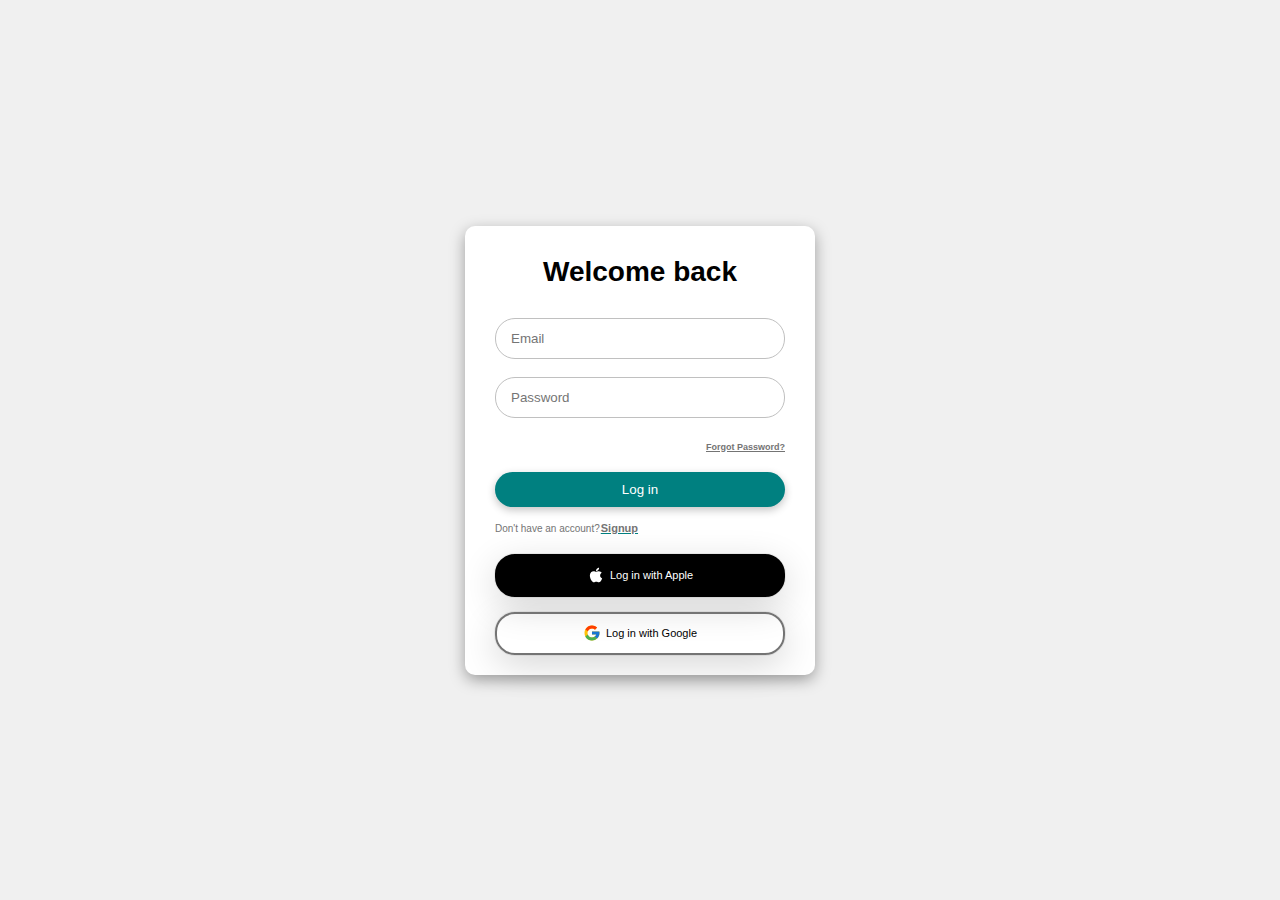
==== index.html @ 20a65a1a "first commit" ====
<!DOCTYPE html>
<html lang="en">
<head>
    <meta charset="UTF-8">
    <meta name="viewport" content="width=device-width, initial-scale=1.0">
    <title>Quiz App</title>
    <link rel="stylesheet" href="style.css">
</head>
<body>
  <div class="form-container">
    <p class="title">Welcome back</p>
    <form class="form">
      <input type="email" class="input" placeholder="Email">
      <input type="password" class="input" placeholder="Password">
      <p class="page-link">
        <span class="page-link-label">Forgot Password?</span>
      </p>
      <button class="form-btn"><a href="./login.html">Log in</a></button>
    </form>
    <p class="sign-up-label">
      Don't have an account?<span class="sign-up-link"><a href="./signup.html">Signup</a></span>
    </p>
    <div class="buttons-container">
      <div class="apple-login-button">
        <svg stroke="currentColor" fill="currentColor" stroke-width="0" class="apple-icon" viewBox="0 0 1024 1024" height="1em" width="1em" xmlns="http://www.w3.org/2000/svg">
          <path d="M747.4 535.7c-.4-68.2 30.5-119.6 92.9-157.5-34.9-50-87.7-77.5-157.3-82.8-65.9-5.2-138 38.4-164.4 38.4-27.9 0-91.7-36.6-141.9-36.6C273.1 298.8 163 379.8 163 544.6c0 48.7 8.9 99 26.7 150.8 23.8 68.2 109.6 235.3 199.1 232.6 46.8-1.1 79.9-33.2 140.8-33.2 59.1 0 89.7 33.2 141.9 33.2 90.3-1.3 167.9-153.2 190.5-221.6-121.1-57.1-114.6-167.2-114.6-170.7zm-105.1-305c50.7-60.2 46.1-115 44.6-134.7-44.8 2.6-96.6 30.5-126.1 64.8-32.5 36.8-51.6 82.3-47.5 133.6 48.4 3.7 92.6-21.2 129-63.7z"></path>
        </svg>
        <span>Log in with Apple</span>
      </div>
      <div class="google-login-button">
        <svg stroke="currentColor" fill="currentColor" stroke-width="0" version="1.1" x="0px" y="0px" class="google-icon" viewBox="0 0 48 48" height="1em" width="1em" xmlns="http://www.w3.org/2000/svg">
          <path fill="#FFC107" d="M43.611,20.083H42V20H24v8h11.303c-1.649,4.657-6.08,8-11.303,8c-6.627,0-12-5.373-12-12
c0-6.627,5.373-12,12-12c3.059,0,5.842,1.154,7.961,3.039l5.657-5.657C34.046,6.053,29.268,4,24,4C12.955,4,4,12.955,4,24
c0,11.045,8.955,20,20,20c11.045,0,20-8.955,20-20C44,22.659,43.862,21.35,43.611,20.083z"></path>
          <path fill="#FF3D00" d="M6.306,14.691l6.571,4.819C14.655,15.108,18.961,12,24,12c3.059,0,5.842,1.154,7.961,3.039l5.657-5.657
C34.046,6.053,29.268,4,24,4C16.318,4,9.656,8.337,6.306,14.691z"></path>
          <path fill="#4CAF50" d="M24,44c5.166,0,9.86-1.977,13.409-5.192l-6.19-5.238C29.211,35.091,26.715,36,24,36
c-5.202,0-9.619-3.317-11.283-7.946l-6.522,5.025C9.505,39.556,16.227,44,24,44z"></path>
          <path fill="#1976D2" d="M43.611,20.083H42V20H24v8h11.303c-0.792,2.237-2.231,4.166-4.087,5.571
c0.001-0.001,0.002-0.001,0.003-0.002l6.19,5.238C36.971,39.205,44,34,44,24C44,22.659,43.862,21.35,43.611,20.083z"></path>
        </svg>
        <span>Log in with Google</span>
      </div>
    </div>
  </div>
</body>
</html>
---- style.css ----
/* Login Page */




body {
  font-family: "Lucida Sans", "Lucida Sans Regular", "Lucida Grande",
      "Lucida Sans Unicode", Geneva, Verdana, sans-serif;
  background-color: #f0f0f0;
  margin: 0;
  display: flex;
  justify-content: center;
  align-items: center;
  height: 100vh;
}
.form-container {
  width: 90%;
  max-width: 350px;
  background-color: #fff;
  box-shadow: rgba(0, 0, 0, 0.35) 0px 5px 15px;
  border-radius: 10px;
  box-sizing: border-box;
  padding: 20px 30px;
  margin: auto;
}
.title {
  text-align: center;
  font-size: 28px;
  font-weight: 800;
  margin: 10px 0 30px 0;
}
.form {
  width: 100%;
  display: flex;
  flex-direction: column;
  gap: 18px;
  margin-bottom: 15px;
}
.input {
  border-radius: 20px;
  border: 1px solid #c0c0c0;
  outline: 0 !important;
  box-sizing: border-box;
  padding: 12px 15px;
}
.page-link {
  text-decoration: underline;
  margin: 0;
  text-align: end;
  color: #747474;
  text-decoration-color: #747474;
}
.page-link-label {
  cursor: pointer;
  font-size: 9px;
  font-weight: 700;
}
.page-link-label:hover {
  color: #000;
}
.form-btn  {
  padding: 10px 15px;
  border-radius: 20px;
  border: 0 !important;
  outline: 0 !important;
  background: teal;
  color: white;
  cursor: pointer;
  box-shadow: rgba(0, 0, 0, 0.24) 0px 3px 8px;
}
.form-btn a {
  text-decoration: none;
  color: white;

}
.form-btn:active {
  box-shadow: none;
}
.sign-up-label {
  margin: 0;
  font-size: 11px;
  color: #747474;
}
.sign-up-label a {
  text-decoration: none;
  margin: 0;
  font-size: 11px;
  color: #747474;
}
.sign-up-link {
  margin-left: 1px;
  font-size: 11px;
  text-decoration: underline;
  text-decoration-color: teal;
  color: teal;
  cursor: pointer;
  font-weight: 800;
}
.buttons-container {
  width: 100%;
  display: flex;
  flex-direction: column;
  justify-content: flex-start;
  margin-top: 20px;
  gap: 15px;
}
.apple-login-button,
.google-login-button {
  border-radius: 20px;
  box-sizing: border-box;
  padding: 10px 15px;
  box-shadow: rgba(0, 0, 0, 0.16) 0px 10px 36px 0px, rgba(0, 0, 0, 0.06) 0px 0px 0px 1px;
  cursor: pointer;
  display: flex;
  justify-content: center;
  align-items: center;
  font-size: 11px;
  gap: 5px;
}
.apple-login-button {
  background-color: #000;
  color: #fff;
  border: 2px solid #000;
}
.google-login-button {
  border: 2px solid #747474;
}
.apple-icon,
.google-icon {
  font-size: 18px;
  margin-bottom: 1px;
}
 
                                             /* Signup Page */
                                              
body {
  font-family: "Lucida Sans", "Lucida Sans Regular", "Lucida Grande",
      "Lucida Sans Unicode", Geneva, Verdana, sans-serif;
  background-color: #f0f0f0;
  margin: 0;
  display: flex;
  justify-content: center;
  align-items: center;
  height: 100vh;
}
.form-container {
  width: 90%;
  max-width: 350px;
  background-color: #fff;
  box-shadow: rgba(0, 0, 0, 0.35) 0px 5px 15px;
  border-radius: 10px;
  box-sizing: border-box;
  padding: 20px 30px;
  margin: auto;
}
.title {
  text-align: center;
  font-size: 28px;
  font-weight: 800;
  margin: 10px 0 30px 0;
}
.form {
  width: 100%;
  display: flex;
  flex-direction: column;
  gap: 18px;
  margin-bottom: 15px;
}
.input {
  border-radius: 20px;
  border: 1px solid #c0c0c0;
  outline: 0 !important;
  box-sizing: border-box;
  padding: 12px 15px;
}
.page-link {
  text-decoration: underline;
  margin: 0;
  text-align: end;
  color: #747474;
  text-decoration-color: #747474;
}
.page-link-label {
  cursor: pointer;
  font-size: 9px;
  font-weight: 700;
}
.page-link-label:hover {
  color: #000;
}
.form-btn {
  padding: 10px 15px;
  border-radius: 20px;
  border: 0 !important;
  outline: 0 !important;
  background: teal;
  color: white;
  cursor: pointer;
  box-shadow: rgba(0, 0, 0, 0.24) 0px 3px 8px;
}
.form-btn:active {
  box-shadow: none;
}
.sign-up-label {
  margin: 0;
  font-size: 10px;
  color: #747474;
}
.sign-up-link {
  margin-left: 1px;
  font-size: 11px;
  text-decoration: underline;
  text-decoration-color: teal;
  color: teal;
  cursor: pointer;
  font-weight: 800;
}
.buttons-container {
  width: 100%;
  display: flex;
  flex-direction: column;
  justify-content: flex-start;
  margin-top: 20px;
  gap: 15px;
}
.apple-login-button,
.google-login-button {
  border-radius: 20px;
  box-sizing: border-box;
  padding: 10px 15px;
  box-shadow: rgba(0, 0, 0, 0.16) 0px 10px 36px 0px, rgba(0, 0, 0, 0.06) 0px 0px 0px 1px;
  cursor: pointer;
  display: flex;
  justify-content: center;
  align-items: center;
  font-size: 11px;
  gap: 5px;
}
.apple-login-button {
  background-color: #000;
  color: #fff;
  border: 2px solid #000;
}
.google-login-button {
  border: 2px solid #747474;
}
.apple-icon,
.google-icon {
  font-size: 18px;
  margin-bottom: 1px;
}
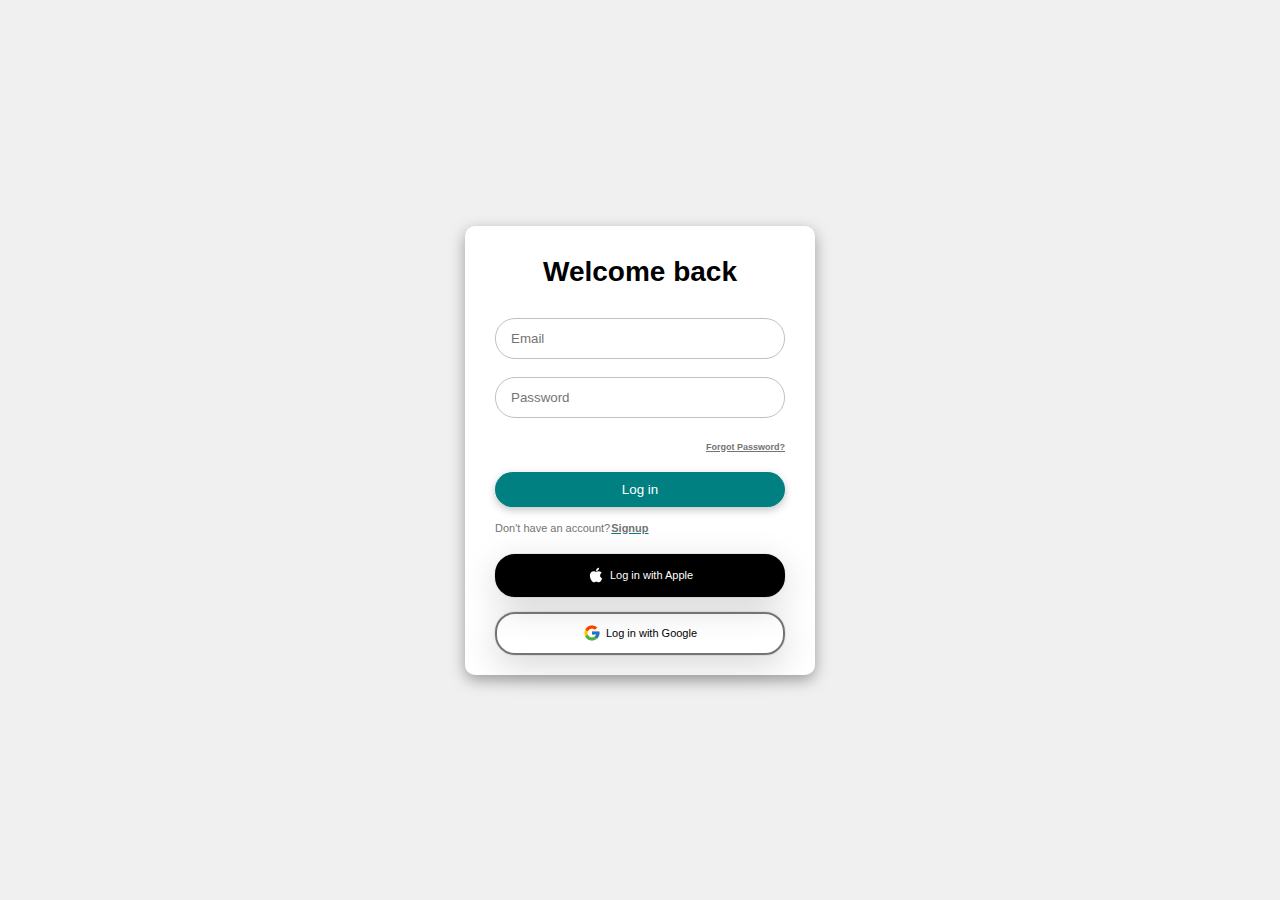
==== commit 4bb61cbf: "first commit" ====
--- a/index.html
+++ b/index.html
@@ -1,47 +1,230 @@
 <!DOCTYPE html>
 <html lang="en">
-<head>
-    <meta charset="UTF-8">
-    <meta name="viewport" content="width=device-width, initial-scale=1.0">
+  <head>
+    <meta charset="UTF-8" />
+    <meta name="viewport" content="width=device-width, initial-scale=1.0" />
     <title>Quiz App</title>
-    <link rel="stylesheet" href="style.css">
-</head>
-<body>
-  <div class="form-container">
-    <p class="title">Welcome back</p>
-    <form class="form">
-      <input type="email" class="input" placeholder="Email">
-      <input type="password" class="input" placeholder="Password">
-      <p class="page-link">
-        <span class="page-link-label">Forgot Password?</span>
+    <link rel="stylesheet" href="./style.css" />
+  </head>
+  <style>
+    body {
+      font-family: "Lucida Sans", "Lucida Sans Regular", "Lucida Grande",
+        "Lucida Sans Unicode", Geneva, Verdana, sans-serif;
+      background-color: #f0f0f0;
+      margin: 0;
+      display: flex;
+      justify-content: center;
+      align-items: center;
+      height: 100vh;
+    }
+    .form-container {
+      width: 90%;
+      max-width: 350px;
+      background-color: #fff;
+      box-shadow: rgba(0, 0, 0, 0.35) 0px 5px 15px;
+      border-radius: 10px;
+      box-sizing: border-box;
+      padding: 20px 30px;
+      margin: auto;
+    }
+    .title {
+      text-align: center;
+      font-size: 28px;
+      font-weight: 800;
+      margin: 10px 0 30px 0;
+    }
+    .form {
+      width: 100%;
+      display: flex;
+      flex-direction: column;
+      gap: 18px;
+      margin-bottom: 15px;
+    }
+    .input {
+      border-radius: 20px;
+      border: 1px solid #c0c0c0;
+      outline: 0 !important;
+      box-sizing: border-box;
+      padding: 12px 15px;
+    }
+    .page-link {
+      text-decoration: underline;
+      margin: 0;
+      text-align: end;
+      color: #747474;
+      text-decoration-color: #747474;
+    }
+    .page-link-label {
+      cursor: pointer;
+      font-size: 9px;
+      font-weight: 700;
+    }
+    .page-link-label:hover {
+      color: #000;
+    }
+    .form-btn {
+      padding: 10px 15px;
+      border-radius: 20px;
+      border: 0 !important;
+      outline: 0 !important;
+      background: teal;
+      color: white;
+      cursor: pointer;
+      box-shadow: rgba(0, 0, 0, 0.24) 0px 3px 8px;
+    }
+    .form-btn a {
+      text-decoration: none;
+      color: white;
+    }
+    .form-btn:active {
+      box-shadow: none;
+    }
+    .sign-up-label {
+      margin: 0;
+      font-size: 11px;
+      color: #747474;
+    }
+    .sign-up-label {
+      margin: 0;
+      font-size: 11px;
+      color: #747474;
+    }
+    .sign-up-label a {
+      text-decoration: none;
+      margin: 0;
+      font-size: 11px;
+      color: #747474;
+    }
+    .sign-up-link {
+      margin-left: 1px;
+      font-size: 11px;
+      text-decoration: underline;
+      text-decoration-color: teal;
+      color: teal;
+      cursor: pointer;
+      font-weight: 800;
+    }
+    .buttons-container {
+      width: 100%;
+      display: flex;
+      flex-direction: column;
+      justify-content: flex-start;
+      margin-top: 20px;
+      gap: 15px;
+    }
+    .apple-login-button,
+    .google-login-button {
+      border-radius: 20px;
+      box-sizing: border-box;
+      padding: 10px 15px;
+      box-shadow: rgba(0, 0, 0, 0.16) 0px 10px 36px 0px,
+        rgba(0, 0, 0, 0.06) 0px 0px 0px 1px;
+      cursor: pointer;
+      display: flex;
+      justify-content: center;
+      align-items: center;
+      font-size: 11px;
+      gap: 5px;
+    }
+    .apple-login-button {
+      background-color: #000;
+      color: #fff;
+      border: 2px solid #000;
+    }
+    .google-login-button {
+      border: 2px solid #747474;
+    }
+    .apple-icon,
+    .google-icon {
+      font-size: 18px;
+      margin-bottom: 1px;
+    }
+  </style>
+  <body>
+    <div class="form-container">
+      <p class="title">Welcome back</p>
+      <form class="form" id="form">
+        <input
+          type="email"
+          class="input"
+          id="signup-email "
+          placeholder="Email"
+        />
+        <input
+          type="password"
+          class="input"
+          id="signup-password"
+          placeholder="Password"
+        />
+        <p class="page-link">
+          <span class="page-link-label">Forgot Password?</span>
+        </p>
+        <button class="form-btn"><a href="./login.html">Log in</a></button>
+      </form>
+      <p class="sign-up-label">
+        Don't have an account?<span class="sign-up-link"
+          ><a href="./signup.html">Signup</a></span
+        >
       </p>
-      <button class="form-btn"><a href="./login.html">Log in</a></button>
-    </form>
-    <p class="sign-up-label">
-      Don't have an account?<span class="sign-up-link"><a href="./signup.html">Signup</a></span>
-    </p>
-    <div class="buttons-container">
-      <div class="apple-login-button">
-        <svg stroke="currentColor" fill="currentColor" stroke-width="0" class="apple-icon" viewBox="0 0 1024 1024" height="1em" width="1em" xmlns="http://www.w3.org/2000/svg">
-          <path d="M747.4 535.7c-.4-68.2 30.5-119.6 92.9-157.5-34.9-50-87.7-77.5-157.3-82.8-65.9-5.2-138 38.4-164.4 38.4-27.9 0-91.7-36.6-141.9-36.6C273.1 298.8 163 379.8 163 544.6c0 48.7 8.9 99 26.7 150.8 23.8 68.2 109.6 235.3 199.1 232.6 46.8-1.1 79.9-33.2 140.8-33.2 59.1 0 89.7 33.2 141.9 33.2 90.3-1.3 167.9-153.2 190.5-221.6-121.1-57.1-114.6-167.2-114.6-170.7zm-105.1-305c50.7-60.2 46.1-115 44.6-134.7-44.8 2.6-96.6 30.5-126.1 64.8-32.5 36.8-51.6 82.3-47.5 133.6 48.4 3.7 92.6-21.2 129-63.7z"></path>
-        </svg>
-        <span>Log in with Apple</span>
-      </div>
-      <div class="google-login-button">
-        <svg stroke="currentColor" fill="currentColor" stroke-width="0" version="1.1" x="0px" y="0px" class="google-icon" viewBox="0 0 48 48" height="1em" width="1em" xmlns="http://www.w3.org/2000/svg">
-          <path fill="#FFC107" d="M43.611,20.083H42V20H24v8h11.303c-1.649,4.657-6.08,8-11.303,8c-6.627,0-12-5.373-12-12
+      <div class="buttons-container">
+        <div class="apple-login-button">
+          <svg
+            stroke="currentColor"
+            fill="currentColor"
+            stroke-width="0"
+            class="apple-icon"
+            viewBox="0 0 1024 1024"
+            height="1em"
+            width="1em"
+            xmlns="http://www.w3.org/2000/svg"
+          >
+            <path
+              d="M747.4 535.7c-.4-68.2 30.5-119.6 92.9-157.5-34.9-50-87.7-77.5-157.3-82.8-65.9-5.2-138 38.4-164.4 38.4-27.9 0-91.7-36.6-141.9-36.6C273.1 298.8 163 379.8 163 544.6c0 48.7 8.9 99 26.7 150.8 23.8 68.2 109.6 235.3 199.1 232.6 46.8-1.1 79.9-33.2 140.8-33.2 59.1 0 89.7 33.2 141.9 33.2 90.3-1.3 167.9-153.2 190.5-221.6-121.1-57.1-114.6-167.2-114.6-170.7zm-105.1-305c50.7-60.2 46.1-115 44.6-134.7-44.8 2.6-96.6 30.5-126.1 64.8-32.5 36.8-51.6 82.3-47.5 133.6 48.4 3.7 92.6-21.2 129-63.7z"
+            ></path>
+          </svg>
+          <span>Log in with Apple</span>
+        </div>
+        <div class="google-login-button">
+          <svg
+            stroke="currentColor"
+            fill="currentColor"
+            stroke-width="0"
+            version="1.1"
+            x="0px"
+            y="0px"
+            class="google-icon"
+            viewBox="0 0 48 48"
+            height="1em"
+            width="1em"
+            xmlns="http://www.w3.org/2000/svg"
+          >
+            <path
+              fill="#FFC107"
+              d="M43.611,20.083H42V20H24v8h11.303c-1.649,4.657-6.08,8-11.303,8c-6.627,0-12-5.373-12-12
 c0-6.627,5.373-12,12-12c3.059,0,5.842,1.154,7.961,3.039l5.657-5.657C34.046,6.053,29.268,4,24,4C12.955,4,4,12.955,4,24
-c0,11.045,8.955,20,20,20c11.045,0,20-8.955,20-20C44,22.659,43.862,21.35,43.611,20.083z"></path>
-          <path fill="#FF3D00" d="M6.306,14.691l6.571,4.819C14.655,15.108,18.961,12,24,12c3.059,0,5.842,1.154,7.961,3.039l5.657-5.657
-C34.046,6.053,29.268,4,24,4C16.318,4,9.656,8.337,6.306,14.691z"></path>
-          <path fill="#4CAF50" d="M24,44c5.166,0,9.86-1.977,13.409-5.192l-6.19-5.238C29.211,35.091,26.715,36,24,36
-c-5.202,0-9.619-3.317-11.283-7.946l-6.522,5.025C9.505,39.556,16.227,44,24,44z"></path>
-          <path fill="#1976D2" d="M43.611,20.083H42V20H24v8h11.303c-0.792,2.237-2.231,4.166-4.087,5.571
-c0.001-0.001,0.002-0.001,0.003-0.002l6.19,5.238C36.971,39.205,44,34,44,24C44,22.659,43.862,21.35,43.611,20.083z"></path>
-        </svg>
-        <span>Log in with Google</span>
+c0,11.045,8.955,20,20,20c11.045,0,20-8.955,20-20C44,22.659,43.862,21.35,43.611,20.083z"
+            ></path>
+            <path
+              fill="#FF3D00"
+              d="M6.306,14.691l6.571,4.819C14.655,15.108,18.961,12,24,12c3.059,0,5.842,1.154,7.961,3.039l5.657-5.657
+C34.046,6.053,29.268,4,24,4C16.318,4,9.656,8.337,6.306,14.691z"
+            ></path>
+            <path
+              fill="#4CAF50"
+              d="M24,44c5.166,0,9.86-1.977,13.409-5.192l-6.19-5.238C29.211,35.091,26.715,36,24,36
+c-5.202,0-9.619-3.317-11.283-7.946l-6.522,5.025C9.505,39.556,16.227,44,24,44z"
+            ></path>
+            <path
+              fill="#1976D2"
+              d="M43.611,20.083H42V20H24v8h11.303c-0.792,2.237-2.231,4.166-4.087,5.571
+c0.001-0.001,0.002-0.001,0.003-0.002l6.19,5.238C36.971,39.205,44,34,44,24C44,22.659,43.862,21.35,43.611,20.083z"
+            ></path>
+          </svg>
+          <span>Log in with Google</span>
+        </div>
       </div>
     </div>
-  </div>
-</body>
+    <script src="./firebase.js" type="module"></script>
+    <script src="./app.js" type="module"></script>
+  </body>
 </html>
--- a/style.css
+++ b/style.css
@@ -1,8 +1,5 @@
-                                             
+                                        
                                              /* Login Page */
-
-
-
 
 body {
   font-family: "Lucida Sans", "Lucida Sans Regular", "Lucida Grande",
@@ -82,6 +79,11 @@
   font-size: 11px;
   color: #747474;
 }
+.sign-up-label  {
+  margin: 0;
+  font-size: 11px;
+  color: #747474;
+}
 .sign-up-label a {
   text-decoration: none;
   margin: 0;
@@ -132,18 +134,8 @@
   margin-bottom: 1px;
 }
  
-                                             /* Signup Page */
+                                              /* Signup Page */
                                               
-body {
-  font-family: "Lucida Sans", "Lucida Sans Regular", "Lucida Grande",
-      "Lucida Sans Unicode", Geneva, Verdana, sans-serif;
-  background-color: #f0f0f0;
-  margin: 0;
-  display: flex;
-  justify-content: center;
-  align-items: center;
-  height: 100vh;
-}
 .form-container {
   width: 90%;
   max-width: 350px;
@@ -249,4 +241,10 @@
 .google-icon {
   font-size: 18px;
   margin-bottom: 1px;
-}+}
+
+/* Quiz  */
+
+
+ 
+ 